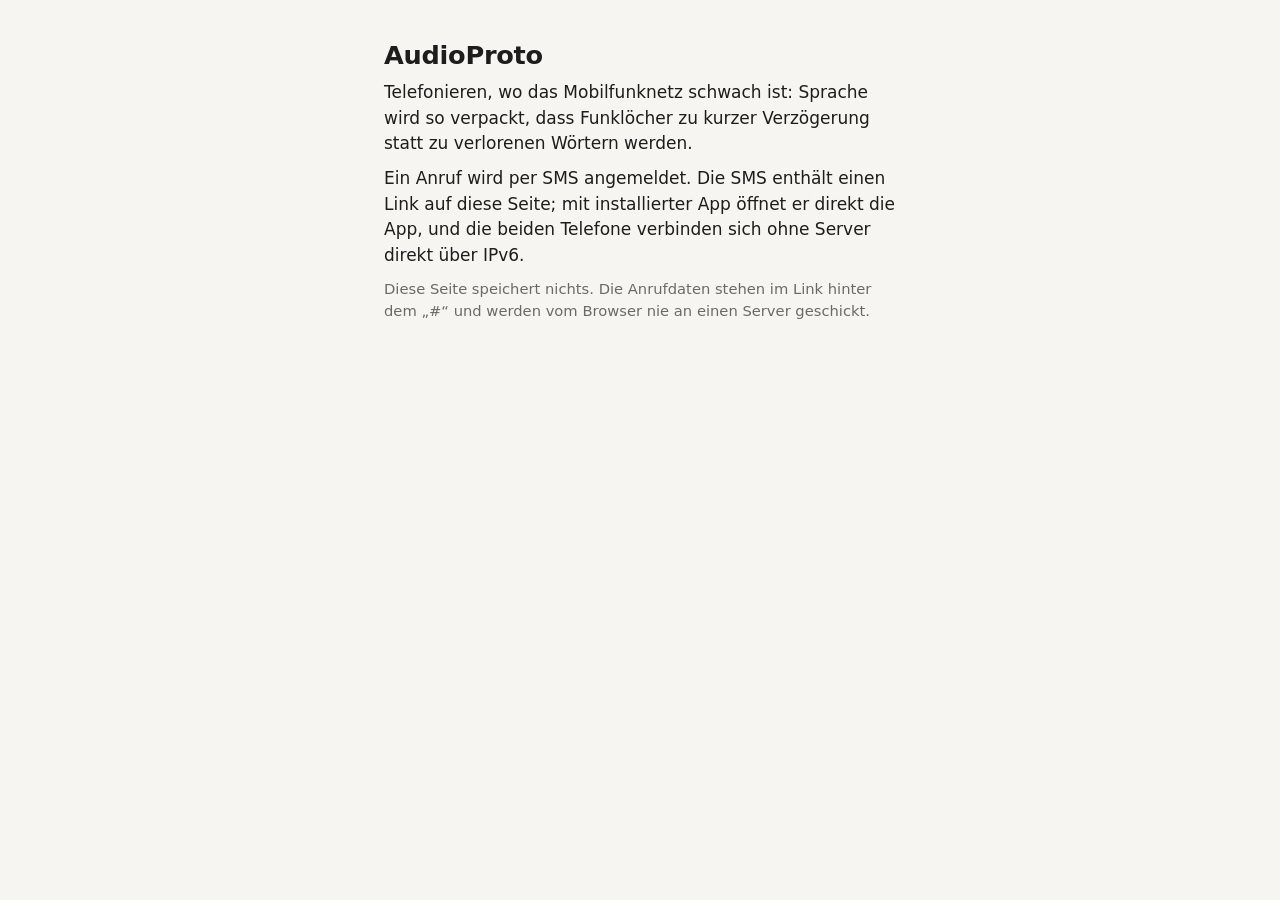
==== index.html @ f34840bc "Link-Domain für AudioProto: assetlinks.json und Anruf-Seite Co-Authored-By: Claude Opus 5.5 <noreply" ====
<!doctype html>
<html lang="de">
<head>
<meta charset="utf-8">
<meta name="viewport" content="width=device-width, initial-scale=1">
<title>AudioProto</title>
<link rel="stylesheet" href="/style.css">
</head>
<body>
<main>
  <h1>AudioProto</h1>
  <p>Telefonieren, wo das Mobilfunknetz schwach ist: Sprache wird so verpackt, dass Funklöcher zu kurzer Verzögerung statt zu verlorenen Wörtern werden.</p>
  <p>Ein Anruf wird per SMS angemeldet. Die SMS enthält einen Link auf diese Seite; mit installierter App öffnet er direkt die App, und die beiden Telefone verbinden sich ohne Server direkt über IPv6.</p>
  <p class="muted">Diese Seite speichert nichts. Die Anrufdaten stehen im Link hinter dem „#“ und werden vom Browser nie an einen Server geschickt.</p>
</main>
</body>
</html>
---- style.css ----
:root { --bg: #f6f5f1; --fg: #1d1d1b; --muted: #6b6a64; --card: #ffffff; --line: #e2e0d8; --accent: #1f6f4a; --accent-fg: #ffffff; }
@media (prefers-color-scheme: dark) {
  :root { --bg: #151614; --fg: #ecebe6; --muted: #a3a29b; --card: #1f201d; --line: #33342f; --accent: #4fb386; --accent-fg: #0f1a14; }
}
* { box-sizing: border-box; }
body { margin: 0; background: var(--bg); color: var(--fg); font: 17px/1.5 system-ui, -apple-system, "Segoe UI", Roboto, sans-serif; }
main { max-width: 34rem; margin: 0 auto; padding: 2.5rem 1rem 3rem; }
h1 { font-size: 1.6rem; line-height: 1.2; margin: 0 0 .5rem; letter-spacing: -.01em; }
p { margin: .6rem 0; }
.muted { color: var(--muted); font-size: .92rem; }
.card { background: var(--card); border: 1px solid var(--line); border-radius: 14px; padding: 1.25rem; margin: 1.5rem 0; }
.kind { text-transform: uppercase; letter-spacing: .08em; font-size: .78rem; color: var(--muted); margin: 0; }
.who { font-size: 1.35rem; font-weight: 600; margin: .2rem 0 1rem; font-variant-numeric: tabular-nums; }
.btn { display: block; text-align: center; background: var(--accent); color: var(--accent-fg); text-decoration: none; font-weight: 600; padding: .9rem 1rem; border-radius: 10px; }
.btn:focus-visible { outline: 3px solid var(--fg); outline-offset: 2px; }
code { font-size: .85em; word-break: break-all; }
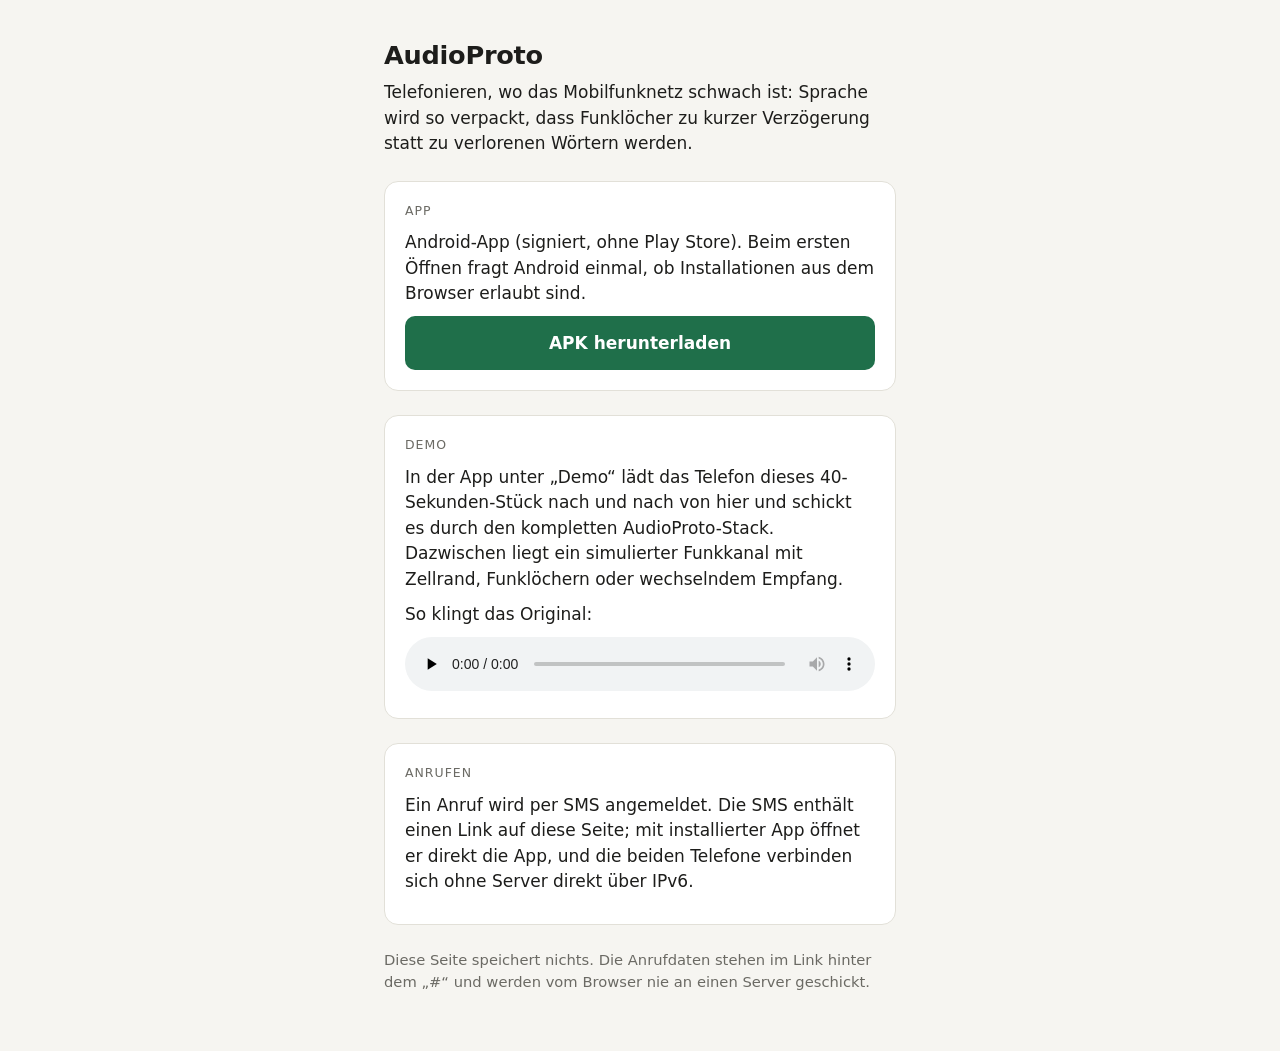
==== commit f8358384: "Demo-Audio (40 s) und Download-Link für die App Co-Authored-By: Claude Opus 5.5 <noreply@anthropic.c" ====
--- a/index.html
+++ b/index.html
@@ -10,7 +10,24 @@
 <main>
   <h1>AudioProto</h1>
   <p>Telefonieren, wo das Mobilfunknetz schwach ist: Sprache wird so verpackt, dass Funklöcher zu kurzer Verzögerung statt zu verlorenen Wörtern werden.</p>
-  <p>Ein Anruf wird per SMS angemeldet. Die SMS enthält einen Link auf diese Seite; mit installierter App öffnet er direkt die App, und die beiden Telefone verbinden sich ohne Server direkt über IPv6.</p>
+
+  <div class="card">
+    <p class="kind">App</p>
+    <p>Android-App (signiert, ohne Play Store). Beim ersten Öffnen fragt Android einmal, ob Installationen aus dem Browser erlaubt sind.</p>
+    <a class="btn" href="https://github.com/Dinotier/AudioProto/releases/latest/download/audioproto.apk">APK herunterladen</a>
+  </div>
+
+  <div class="card">
+    <p class="kind">Demo</p>
+    <p>In der App unter „Demo“ lädt das Telefon dieses 40-Sekunden-Stück nach und nach von hier und schickt es durch den kompletten AudioProto-Stack. Dazwischen liegt ein simulierter Funkkanal mit Zellrand, Funklöchern oder wechselndem Empfang.</p>
+    <p>So klingt das Original:</p>
+    <audio controls preload="none" src="/demo/demo-40s.wav" style="width:100%"></audio>
+  </div>
+
+  <div class="card">
+    <p class="kind">Anrufen</p>
+    <p>Ein Anruf wird per SMS angemeldet. Die SMS enthält einen Link auf diese Seite; mit installierter App öffnet er direkt die App, und die beiden Telefone verbinden sich ohne Server direkt über IPv6.</p>
+  </div>
   <p class="muted">Diese Seite speichert nichts. Die Anrufdaten stehen im Link hinter dem „#“ und werden vom Browser nie an einen Server geschickt.</p>
 </main>
 </body>
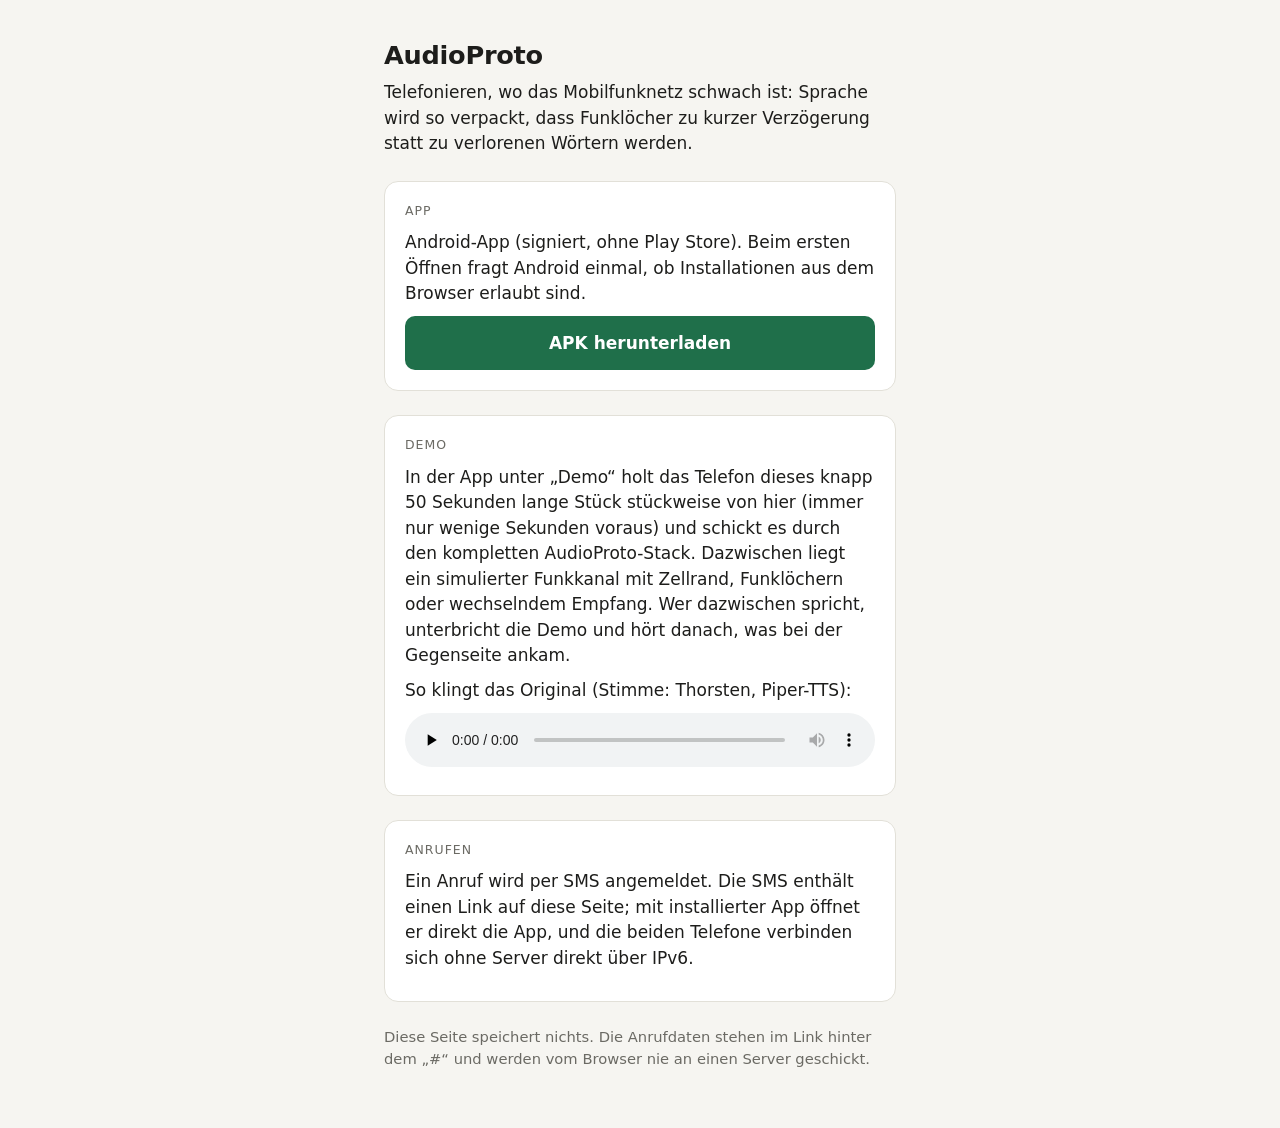
==== commit 8a4ba95e: "Demo-Audio neu mit Thorsten-Stimme (Piper) Co-Authored-By: Claude Opus 5.5 <noreply@anthropic.com> C" ====
--- a/index.html
+++ b/index.html
@@ -19,8 +19,8 @@
 
   <div class="card">
     <p class="kind">Demo</p>
-    <p>In der App unter „Demo“ lädt das Telefon dieses 40-Sekunden-Stück nach und nach von hier und schickt es durch den kompletten AudioProto-Stack. Dazwischen liegt ein simulierter Funkkanal mit Zellrand, Funklöchern oder wechselndem Empfang.</p>
-    <p>So klingt das Original:</p>
+    <p>In der App unter „Demo“ holt das Telefon dieses knapp 50 Sekunden lange Stück stückweise von hier (immer nur wenige Sekunden voraus) und schickt es durch den kompletten AudioProto-Stack. Dazwischen liegt ein simulierter Funkkanal mit Zellrand, Funklöchern oder wechselndem Empfang. Wer dazwischen spricht, unterbricht die Demo und hört danach, was bei der Gegenseite ankam.</p>
+    <p>So klingt das Original (Stimme: Thorsten, Piper-TTS):</p>
     <audio controls preload="none" src="/demo/demo-40s.wav" style="width:100%"></audio>
   </div>
 
